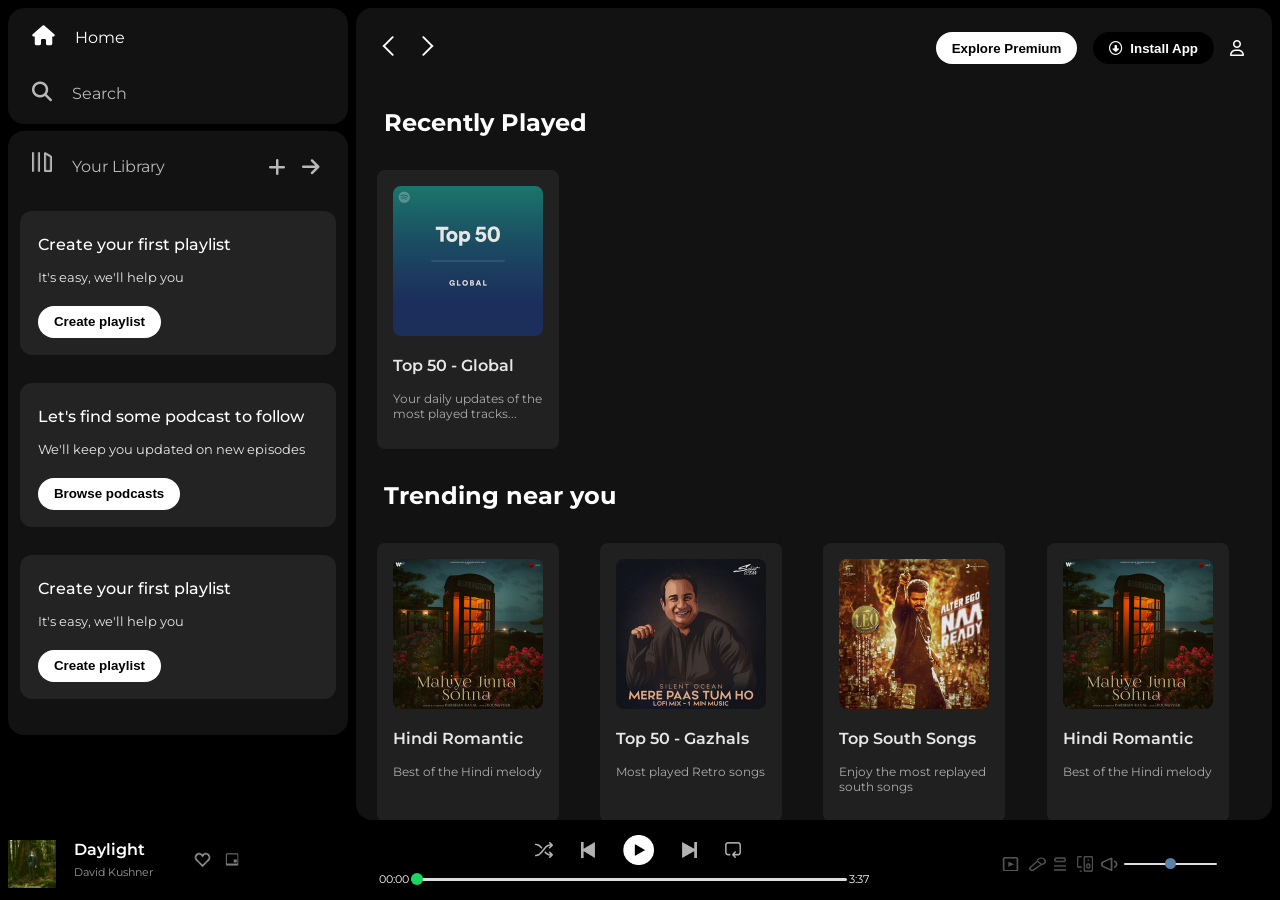
==== index.html @ e2d0960a "deployment" ====
<!DOCTYPE html>
<html lang="en">

<head>
    <meta charset="UTF-8">
    <meta name="viewport" content="width=device-width, initial-scale=1.0">
    <link rel="stylesheet" href="https://cdnjs.cloudflare.com/ajax/libs/font-awesome/6.6.0/css/all.min.css"
        integrity="sha512-Kc323vGBEqzTmouAECnVceyQqyqdsSiqLQISBL29aUW4U/M7pSPA/gEUZQqv1cwx4OnYxTxve5UMg5GT6L4JJg=="
        crossorigin="anonymous" referrerpolicy="no-referrer" />

    <link rel="icon" href="./assets/logo.png">
    <title>Spotify - Web Player: Music for everyone</title>
    <link rel="stylesheet" href="css/spotify.css">
    <link rel="preconnect" href="https://fonts.googleapis.com">
    <link rel="preconnect" href="https://fonts.gstatic.com" crossorigin>
    <link href="https://fonts.googleapis.com/css2?family=Montserrat:ital,wght@0,100..900;1,100..900&display=swap"
        rel="stylesheet">
</head>

<body>
    <div class="main">
        <div class="sidebar">
            <div class="nav">
                <div class="nav-option" style="opacity:1">
                    <i class="fa-solid fa-house"></i>
                    <a href="#">Home</a>
                </div>
                <div class="nav-option">
                    <i class="fa-solid fa-magnifying-glass"></i>
                    <a href="#">Search</a>
                </div>
            </div>
            <div class="library">
                <div class="options">
                    <div class="lib-option nav-option">
                        <img src="./assets/library_icon.png">
                        <a href="#">Your Library</a>
                    </div>
                    <div class="icons">
                        <i class="fa-solid fa-plus"></i>
                        <i class="fa-solid fa-arrow-right"></i>
                    </div>
                </div>
                <div class="song-list">
                    <ul>
                    </ul>
                </div>
                <div class="lib-box">
                    <div class="box">
                        <div class="box-p1">
                            <p>Create your first playlist</p>
                        </div>
                        <div class="box-p2">
                            <p>It's easy, we'll help you</p>
                        </div>
                        <button class="badge" href="#">Create playlist</button>
                    </div>
                    <div class="box">
                        <div class="box-p1">
                            <p>Let's find some podcast to follow</p>
                        </div>
                        <div class="box-p2">
                            <p>We'll keep you updated on new episodes</p>
                        </div>
                        <button class="badge" href="#">Browse podcasts</button>
                    </div>
                    <div class="box">
                        <div class="box-p1">
                            <p>Create your first playlist</p>
                        </div>
                        <div class="box-p2">
                            <p>It's easy, we'll help you</p>
                        </div>
                        <button class="badge" href="#">Create playlist</button>
                    </div>
                </div>
            </div>
        </div>
        <div class="main-content">
            <div class="sticky-nav">
                <div class="sticky-nav-icons">
                    <img src="./assets/backward_icon.png">
                    <img src="./assets/forward_icon.png" class="hide">
                </div>
                <div class="sticky-nav-options">
                    <button class="badge nav-item hide" href="#">Explore Premium</button>
                    <button class="badge nav-item dark-badge" href="#"><i class="fa-regular fa-circle-down"
                            style="margin-right:0.5rem"></i>Install App</button>
                    <i class="fa-regular fa-user nav-item"></i>
                </div>
            </div>

            <h2>Recently Played</h2>
            <div class="card-container">
                <div class="card" data-folder="ncs" >
                    <div class="play"><svg width="45" height="45" viewBox="0 0 24 24"
                            xmlns="http://www.w3.org/2000/svg">
                            <circle cx="12" cy="12" r="11" fill="#1DB954" />
                            <polygon points="10,8 16,12 10,16" fill="black" />
                        </svg>
                    </div>

                    <img src="./assets/card1img.jpeg" class="card-img">
                    <p class="card-title">Top 50 - Global</p>
                    <p class="card-body">Your daily updates of the most played tracks...</p>
                </div>
            </div>
            <h2>Trending near you</h2>
            <div class="card-container">
                <div class="card" data-folder="cs" >
                    <div class="play"><svg width="45" height="45" viewBox="0 0 24 24"
                            xmlns="http://www.w3.org/2000/svg">
                            <circle cx="12" cy="12" r="11" fill="#1DB954" />
                            <polygon points="10,8 16,12 10,16" fill="black" />
                        </svg>
                    </div>
                    <img src="./assets/card2img.jpeg" class="card-img">
                    <p class="card-title">Hindi Romantic</p>
                    <p class="card-body">Best of the Hindi melody</p>
                </div>
                <div class="card">
                    <div class="play"><svg width="45" height="45" viewBox="0 0 24 24"
                            xmlns="http://www.w3.org/2000/svg">
                            <circle cx="12" cy="12" r="11" fill="#1DB954" />
                            <polygon points="10,8 16,12 10,16" fill="black" />
                        </svg>
                    </div>
                    <img src="./assets/card3img.jpeg" class="card-img">
                    <p class="card-title">Top 50 - Gazhals</p>
                    <p class="card-body">Most played Retro songs</p>
                </div>
                <div class="card">
                    <div class="play"><svg width="45" height="45" viewBox="0 0 24 24"
                            xmlns="http://www.w3.org/2000/svg">
                            <circle cx="12" cy="12" r="11" fill="#1DB954" />
                            <polygon points="10,8 16,12 10,16" fill="black" />
                        </svg>
                    </div>
                    <img src="./assets/card4img.jpeg" class="card-img">
                    <p class="card-title">Top South Songs</p>
                    <p class="card-body">Enjoy the most replayed south songs</p>
                </div>

                <div class="card">
                    <div class="play"><svg width="45" height="45" viewBox="0 0 24 24"
                            xmlns="http://www.w3.org/2000/svg">
                            <circle cx="12" cy="12" r="11" fill="#1DB954" />
                            <polygon points="10,8 16,12 10,16" fill="black" />
                        </svg>
                    </div>
                    <img src="./assets/card2img.jpeg" class="card-img">
                    <p class="card-title">Hindi Romantic</p>
                    <p class="card-body">Best of the Hindi melody</p>
                </div>
                <div class="card">
                    <div class="play"><svg width="45" height="45" viewBox="0 0 24 24"
                            xmlns="http://www.w3.org/2000/svg">
                            <circle cx="12" cy="12" r="11" fill="#1DB954" />
                            <polygon points="10,8 16,12 10,16" fill="black" />
                        </svg>
                    </div>
                    <img src="./assets/card3img.jpeg" class="card-img">
                    <p class="card-title">Top 50 - Gazhals</p>
                    <p class="card-body">Most played Retro songs</p>
                </div>
                <div class="card">
                    <div class="play"><svg width="45" height="45" viewBox="0 0 24 24"
                            xmlns="http://www.w3.org/2000/svg">
                            <circle cx="12" cy="12" r="11" fill="#1DB954" />
                            <polygon points="10,8 16,12 10,16" fill="black" />
                        </svg>
                    </div>
                    <img src="./assets/card4img.jpeg" class="card-img">
                    <p class="card-title">Top South Songs</p>
                    <p class="card-body">Enjoy the most replayed south songs</p>
                </div>
                <div class="card">
                    <div class="play"><svg width="45" height="45" viewBox="0 0 24 24"
                            xmlns="http://www.w3.org/2000/svg">
                            <circle cx="12" cy="12" r="11" fill="#1DB954" />
                            <polygon points="10,8 16,12 10,16" fill="black" />
                        </svg>
                    </div>
                    <img src="./assets/card2img.jpeg" class="card-img">
                    <p class="card-title">Hindi Romantic</p>
                    <p class="card-body">Best of the Hindi melody</p>
                </div>
                <div class="card">
                    <div class="play"><svg width="45" height="45" viewBox="0 0 24 24"
                            xmlns="http://www.w3.org/2000/svg">
                            <circle cx="12" cy="12" r="11" fill="#1DB954" />
                            <polygon points="10,8 16,12 10,16" fill="black" />
                        </svg>
                    </div>
                    <img src="./assets/card3img.jpeg" class="card-img">
                    <p class="card-title">Top 50 - Gazhals</p>
                    <p class="card-body">Most played Retro songs</p>
                </div>
                <div class="card">
                    <div class="play"><svg width="45" height="45" viewBox="0 0 24 24"
                            xmlns="http://www.w3.org/2000/svg">
                            <circle cx="12" cy="12" r="11" fill="#1DB954" />
                            <polygon points="10,8 16,12 10,16" fill="black" />
                        </svg>
                    </div>
                    <img src="./assets/card4img.jpeg" class="card-img">
                    <p class="card-title">Top South Songs</p>
                    <p class="card-body">Enjoy the most replayed south songs</p>
                </div>
            </div>
            <h2>Featured Charts</h2>
            <div class="card-container">
                <div class="card">
                    <div class="play"><svg width="45" height="45" viewBox="0 0 24 24"
                            xmlns="http://www.w3.org/2000/svg">
                            <circle cx="12" cy="12" r="11" fill="#1DB954" />
                            <polygon points="10,8 16,12 10,16" fill="black" />
                        </svg>
                    </div>
                    <img src="./assets/card5img.jpeg" class="card-img">
                    <p class="card-title">Top Songs - Global</p>
                    <p class="card-body">Your daily updates of the most played Global tracks...</p>
                </div>
                <div class="card">
                    <div class="play"><svg width="45" height="45" viewBox="0 0 24 24"
                            xmlns="http://www.w3.org/2000/svg">
                            <circle cx="12" cy="12" r="11" fill="#1DB954" />
                            <polygon points="10,8 16,12 10,16" fill="black" />
                        </svg>
                    </div>
                    <img src="./assets/card6img.jpeg" class="card-img">
                    <p class="card-title">Top Songs - India</p>
                    <p class="card-body">Your daily updates of the most played Indian tracks...</p>
                </div>
                <div class="card">
                    <div class="play"><svg width="45" height="45" viewBox="0 0 24 24"
                            xmlns="http://www.w3.org/2000/svg">
                            <circle cx="12" cy="12" r="11" fill="#1DB954" />
                            <polygon points="10,8 16,12 10,16" fill="black" />
                        </svg>
                    </div>
                    <img src="./assets/card1img.jpeg" class="card-img">
                    <p class="card-title">Top 50 - Global</p>
                    <p class="card-body">Your daily updates of the most played tracks...</p>
                </div>

                <div class="card">
                    <div class="play"><svg width="45" height="45" viewBox="0 0 24 24"
                            xmlns="http://www.w3.org/2000/svg">
                            <circle cx="12" cy="12" r="11" fill="#1DB954" />
                            <polygon points="10,8 16,12 10,16" fill="black" />
                        </svg>
                    </div>
                    <img src="./assets/card5img.jpeg" class="card-img">
                    <p class="card-title">Top Songs - Global</p>
                    <p class="card-body">Your daily updates of the most played Global tracks...</p>
                </div>
                <div class="card">
                    <div class="play"><svg width="45" height="45" viewBox="0 0 24 24"
                            xmlns="http://www.w3.org/2000/svg">
                            <circle cx="12" cy="12" r="11" fill="#1DB954" />
                            <polygon points="10,8 16,12 10,16" fill="black" />
                        </svg>
                    </div>
                    <img src="./assets/card6img.jpeg" class="card-img">
                    <p class="card-title">Top Songs - India</p>
                    <p class="card-body">Your daily updates of the most played Indian tracks...</p>
                </div>
                <div class="card">
                    <div class="play"><svg width="45" height="45" viewBox="0 0 24 24"
                            xmlns="http://www.w3.org/2000/svg">
                            <circle cx="12" cy="12" r="11" fill="#1DB954" />
                            <polygon points="10,8 16,12 10,16" fill="black" />
                        </svg>
                    </div>
                    <img src="./assets/card1img.jpeg" class="card-img">
                    <p class="card-title">Top 50 - Global</p>
                    <p class="card-body">Your daily updates of the most played tracks...</p>
                </div>
                <div class="card">
                    <div class="play"><svg width="45" height="45" viewBox="0 0 24 24"
                            xmlns="http://www.w3.org/2000/svg">
                            <circle cx="12" cy="12" r="11" fill="#1DB954" />
                            <polygon points="10,8 16,12 10,16" fill="black" />
                        </svg>
                    </div>
                    <img src="./assets/card5img.jpeg" class="card-img">
                    <p class="card-title">Top Songs - Global</p>
                    <p class="card-body">Your daily updates of the most played Global tracks...</p>
                </div>
                <div class="card">
                    <div class="play"><svg width="45" height="45" viewBox="0 0 24 24"
                            xmlns="http://www.w3.org/2000/svg">
                            <circle cx="12" cy="12" r="11" fill="#1DB954" />
                            <polygon points="10,8 16,12 10,16" fill="black" />
                        </svg>
                    </div>
                    <img src="./assets/card6img.jpeg" class="card-img">
                    <p class="card-title">Top Songs - India</p>
                    <p class="card-body">Your daily updates of the most played Indian tracks...</p>
                </div>
            </div>
            <div class="footer">
                <div class="line">
                </div>
            </div>
        </div>

    </div>
    <div class="music-player">
        <div class="album">
            <img src="./assets/album_picture.jpeg" class="album-pic">
            <div class="song">
                <p class="song-name">Daylight</p>
                <p class="song-artist">David Kushner</p>
            </div>
            <div class="options-player">
                <img src="./assets/album_icon1.png" class="album-fav-icon">
                <img src="./assets/album_icon2.png" class="album-minimize-icon">
            </div>
        </div>
        <div class="player">
            <div class="player-controls">
                <img src="./assets/player_icon1.png" class="player-control-icon" id="shuffle">
                <img src="./assets/player_icon2.png" class="player-control-icon" id="previous">
                <img src="./assets/player_icon3.png" class="player-control-icon" id="play"
                    style="height: 1.9rem; opacity:1">
                <img src="./assets/player_icon4.png" class="player-control-icon" id="next">
                <img src="./assets/player_icon5.png" class="player-control-icon" id="loop">
            </div>
            <div class="playback-bar">
                <span class="curr-time">00:00</span>
                <input type="range" min="0" max="100" class="progress-bar" step="1" value="0">
                <span class="total-time">3:37</span>
            </div>
        </div>
        <div class="controls">
            <img src="./assets/controls_icon1.png" class="play-icon">
            <img src="./assets/controld_icon2.png" class="lyrics-icon">
            <img src="./assets/controls_icon3.png" class="queue-icon">
            <img src="./assets/controls_icon4.png" class="connection-icon">
            <img src="./assets/controls_icon5.png" class="volume-icon">
            <input type="range" min="0" max="100" class="volume-bar" step="1" name="volume">
        </div>
    </div>

    <script src="js/script.js"></script>
</body>

</html>
---- css/spotify.css ----
body {
  font-family: "montserrat", sans-serif;
  margin: 0;
  color: white;
  background-color: black;
  height: 100vh;
  display: flex;
  flex-direction: column;
  /* padding-bottom: 96px; */
}
.main {
  display: flex;
  flex:1;
  padding: 0.5rem;
  overflow: hidden;
  min-height: 0;
}
/* Width */
::-webkit-scrollbar {
  width: 10px;
}

/* Track */
::-webkit-scrollbar-track {
  background: #121212; /* dark background */
}

/* Thumb */
::-webkit-scrollbar-thumb {
  background: #2a2a2a;
  border-radius: 10px;
}

/* Thumb hover */
::-webkit-scrollbar-thumb:hover {
  background: #1db954; /* spotify green */
}
.sidebar {
  width: 340px;
  background-color: black;
  border-radius: 1rem;
  margin-right: 0.5rem;
  overflow-y: auto;
}
.sidebar,
.main-content {
  min-height: 0;
}
.main-content {
  background-color: #121212;
  flex: 1;
  border-radius: 1rem;
  overflow: auto;
  padding: 0 1.25rem 0 0.5rem;
}
.main-content h2{
    margin-left: 20px;
}
.music-player {
  /* position: fixed;
  bottom: 0; */
  width: 100%;
  height: 72px;
  background-color: black;
  border-radius: 1rem;
}
a {
  text-decoration: none;
  color: white;
}
.nav {
  background-color: #121212;
  display: flex;
  flex-direction: column;
  justify-content: center;
  border-radius: 1rem;
  height: 100px;
  padding: 0.5rem 0.75rem;
}
.nav-option {
  line-height: 2.5rem;
  opacity: 0.7;
  padding: 0.5rem 0.75rem;
}
.nav-option:hover {
  opacity: 1;
}
.nav-option i {
  font-size: 1.25rem;
}
.nav-option a {
  font-size: 1rem;
  margin-left: 1rem;
}
.library {
  background-color: #121212;
  border-radius: 1rem;
  height: auto;
  margin-top: 0.45rem;
  padding: 0.5rem 0.75rem;
}
.options {
  display: flex;
  justify-content: space-between;
  align-items: center;
}
.lib-option img {
  height: 1.25rem;
  width: 1.25rem;
}
.icons {
  font-size: 1.25rem;
  display: flex;
}
.icons i {
  opacity: 0.7;
  margin-right: 1rem;
}
.icons i:hover {
  opacity: 1;
}
.invert{
  filter: invert(1);
}
.song-list ul{
  padding: 0 12px;
}
.song-list li{
    list-style-type: decimal;
    display: flex;
    justify-content:space-between;
    gap: 12px;
    cursor: pointer;
    padding: 12px 0;
    border: 1px solid rgba(146, 143, 143, 0.491);
    margin: 12px 0;
    padding: 13px;
    border-radius: 5px;
    height: 25px;
}
.songList .info {
    font-size: 13px;
    width: 344px;
}
.info{
  display: flex;
  flex-direction: column;;
  justify-content:start;
  align-items:start;
}
.info div {
    /* word-break: break-all; */
    font-size: 12px;
    /* padding: 0 2px; */
}
.playnow {
    display: flex;
    justify-content: center;
    align-items: center;
}
.playnow span {
    font-size: 10px;
    width: 64px;
    padding: 12px;
}
.playnow img{
  height: 22px;
  width: 100%;

}
.box {
  background-color: #232323;
  height: 8rem;
  border-radius: 0.75rem;
  margin: 0.75rem 0 1.75rem 0;
  padding: 0.5rem 1.12rem;
  
}
.box-p1 {
  font-weight: 500;
  font-size: 1rem;
}
.box-p2 {
  font-size: 0.8rem;
  opacity: 0.9;
}
.badge {
  border-radius: 1rem;
  background-color: white;
  border: none;
  padding: 0.25rem 1rem;
  font-weight: 700;
  height: 2rem;
  width: fit-content;
  margin-top: 0.5rem;
  cursor: pointer;
}
.dark-badge {
  background-color: black;
  color: white;
}
.sticky-nav {
  display: flex;
  position: sticky;
  background-color: #121212;
  top: 0;
  justify-content: space-between;
  align-items: center;
  padding: 1rem 0 1rem 0;
  z-index: 1;
}
.sticky-nav-icons img {
  margin-left: 0.75rem;
}
.sticky-nav-options {
  display: flex;
  justify-content: center;
  align-items: center;
}
.nav-item {
  margin: 0.5rem;
}
@media (max-width: 1000px) {
  .hide {
    display: none;
  }
}
.card {
  background-color: #232323;
  width: 150px;
  border-radius: 0.5rem;
  padding: 1rem;
  margin: 0.8rem;
  opacity: 0.9;
  position: relative;
}
.play {
  position: absolute;
  top: 140px;
  right: 20px;
  cursor: pointer;
  z-index: 1;
  opacity: 0;
  transition: all 0.3s ease-in-out;
}
.card:hover .play {
  opacity: 1;
  top: 110px;
}
.card-container {
  display: grid;
  grid-template-columns: repeat(4, 1fr);
  gap: 5px;
}
.card-img {
  width: 100%;
  border-radius: 0.5rem;
}
.card-title {
  font-weight: 600;
}
.card-body {
  font-size: 0.75rem;
  opacity: 0.7;
}
.card:hover {
  opacity: 1;
}
.footer {
  height: 300px;
  display: flex;
  align-items: center;
  justify-content: center;
}
.line {
  width: 90%;
  height: 50%;
  border-top: 1px solid white;
  opacity: 0.4;
}
.music-player {
  display: flex;
  justify-content: space-between;
  align-items: center;
  background-color: black;
}
.album {
  width: 25%;
}
.player {
  width: 50%;
}
.controls {
  width: 25%;
}
.player-control-icon {
  height: 1rem;
  opacity: 0.7;
  margin-left: 1.75rem;
}
.player-controls {
  display: flex;
  justify-content: center;
  align-items: center;
}
.player-control-icon:hover {
  opacity: 1;
  height: 1.1rem;
}
.player-control-icon.active{
    filter: brightness(0) saturate(100%) 
            invert(59%) sepia(96%) 
            saturate(395%) hue-rotate(88deg) 
            brightness(93%) contrast(90%);
}
.curr-time {
  font-size: 0.7rem;
}
.total-time {
  font-size: 0.7rem;
}
.playback-bar {
  display: flex;
  justify-content: center;
  align-items: center;
}
.progress-bar {
  appearance: none;
  width: 70%;
  height: 1.5rem;
  background-color: transparent;
  cursor: pointer;
}
.progress-bar::-webkit-slider-runnable-track {
  background-color: #ddd;
  border-radius: 1rem;
  height: 0.2rem;
}
.progress-bar::-webkit-slider-thumb {
  appearance: none;
  height: 0.8rem;
  width: 0.8rem;
  margin-top: -5px;
  background-color: #1bd760;
  border-radius: 50%;
}
.controls {
  display: flex;
  justify-content: center;
  align-items: center;
  margin: 1rem;
}
.play-icon {
  height: 2rem;
  width: 1.7rem;
  opacity: 0.5;
}
.play-icon:hover {
  opacity: 1;
}
.lyrics-icon {
  height: 2rem;
  width: 1.7rem;
  opacity: 0.5;
}
.lyrics-icon:hover {
  opacity: 1;
}
.queue-icon {
  height: 1.2rem;
  width: 1.1rem;
  margin-right: 0.5rem;
  opacity: 0.3;
}
.queue-icon:hover {
  opacity: 0.6;
}
.connection-icon {
  height: 1rem;
  width: 1rem;
  opacity: 0.3;
}
.connection-icon:hover {
  opacity: 0.6;
}
.volume-icon {
  height: 2.1rem;
  width: 1.8rem;
  opacity: 0.5;
}
.volume-icon:hover {
  opacity: 0.9;
}
.volume-bar {
  width: 30%;
  appearance: none;
  border-radius: 1rem;
  height: 1.5rem;
  cursor: pointer;
  background-color: transparent;
}
.volume-bar::-webkit-slider-runnable-track {
  background-color: #ddd;
  border-radius: 1rem;
  height: 0.1rem;
}
.volume-bar::-webkit-slider-thumb {
  appearance: none;
  height: 0.7rem;
  width: 0.7rem;
  margin-top: -5px;
  background-color: rgb(90, 130, 165);
  border-radius: 50%;
}
.album {
  display: flex;
  align-items: center;
  margin-bottom: 0.7rem;
}
.options-player {
  display: flex;
  justify-content: center;
  align-items: center;
  margin-top: 0.2rem;
  margin-left: 2rem;
}
.album-fav-icon {
  height: 1.2rem;
  width: 1.2rem;
  margin-right: 0.7rem;
  opacity: 0.6;
}
.album-fav-icon:hover {
  opacity: 1;
}
.album-minimize-icon {
  height: 1.9rem;
  width: 1.2rem;
  margin-top: 0.1rem;
  opacity: 0.7;
}
.album-minimize-icon:hover {
  opacity: 1;
}
.album-pic {
  height: 3rem;
  margin-top: 1.2rem;
  margin-bottom: 0.5rem;
  margin-left: 0.5rem;
}
.song {
  padding: 0.5rem;
}
.song-name {
  font-weight: 600;
  margin-top: 0.8rem;
  margin-bottom: 0.1rem;
  margin-left: 0.6rem;
}
.song-artist {
  font-size: 0.7rem;
  margin-top: 0.4rem;
  margin-left: 0.6rem;
  opacity: 0.6;
}
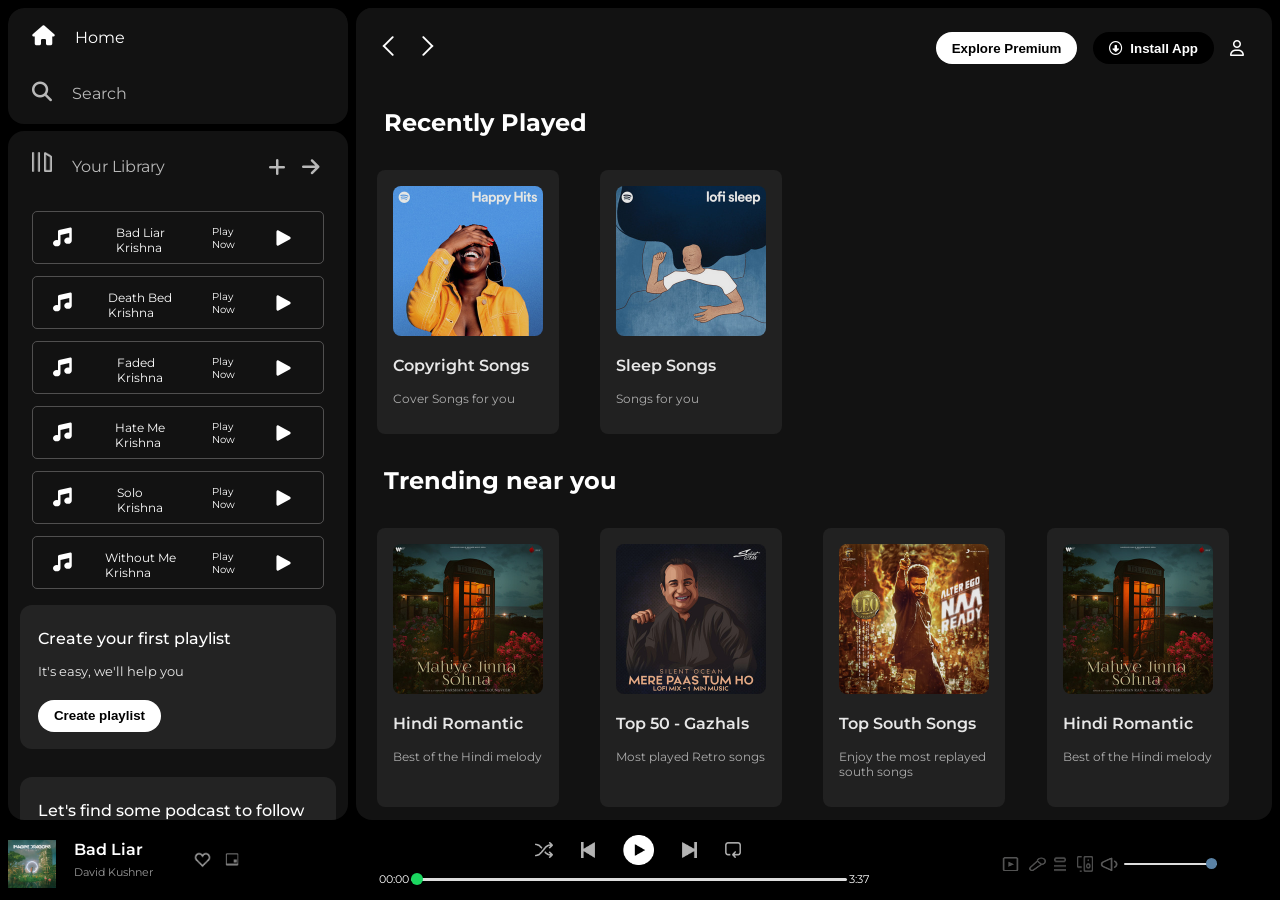
==== commit 6eb0fdf8: "deployment" ====
--- a/index.html
+++ b/index.html
@@ -221,7 +221,7 @@
                     <p class="card-title">Top Songs - Global</p>
                     <p class="card-body">Your daily updates of the most played Global tracks...</p>
                 </div>
-                <div class="card">
+                <!-- <div class="card">
                     <div class="play"><svg width="45" height="45" viewBox="0 0 24 24"
                             xmlns="http://www.w3.org/2000/svg">
                             <circle cx="12" cy="12" r="11" fill="#1DB954" />
@@ -298,7 +298,7 @@
                     <img src="./assets/card6img.jpeg" class="card-img">
                     <p class="card-title">Top Songs - India</p>
                     <p class="card-body">Your daily updates of the most played Indian tracks...</p>
-                </div>
+                </div> -->
             </div>
             <div class="footer">
                 <div class="line">
